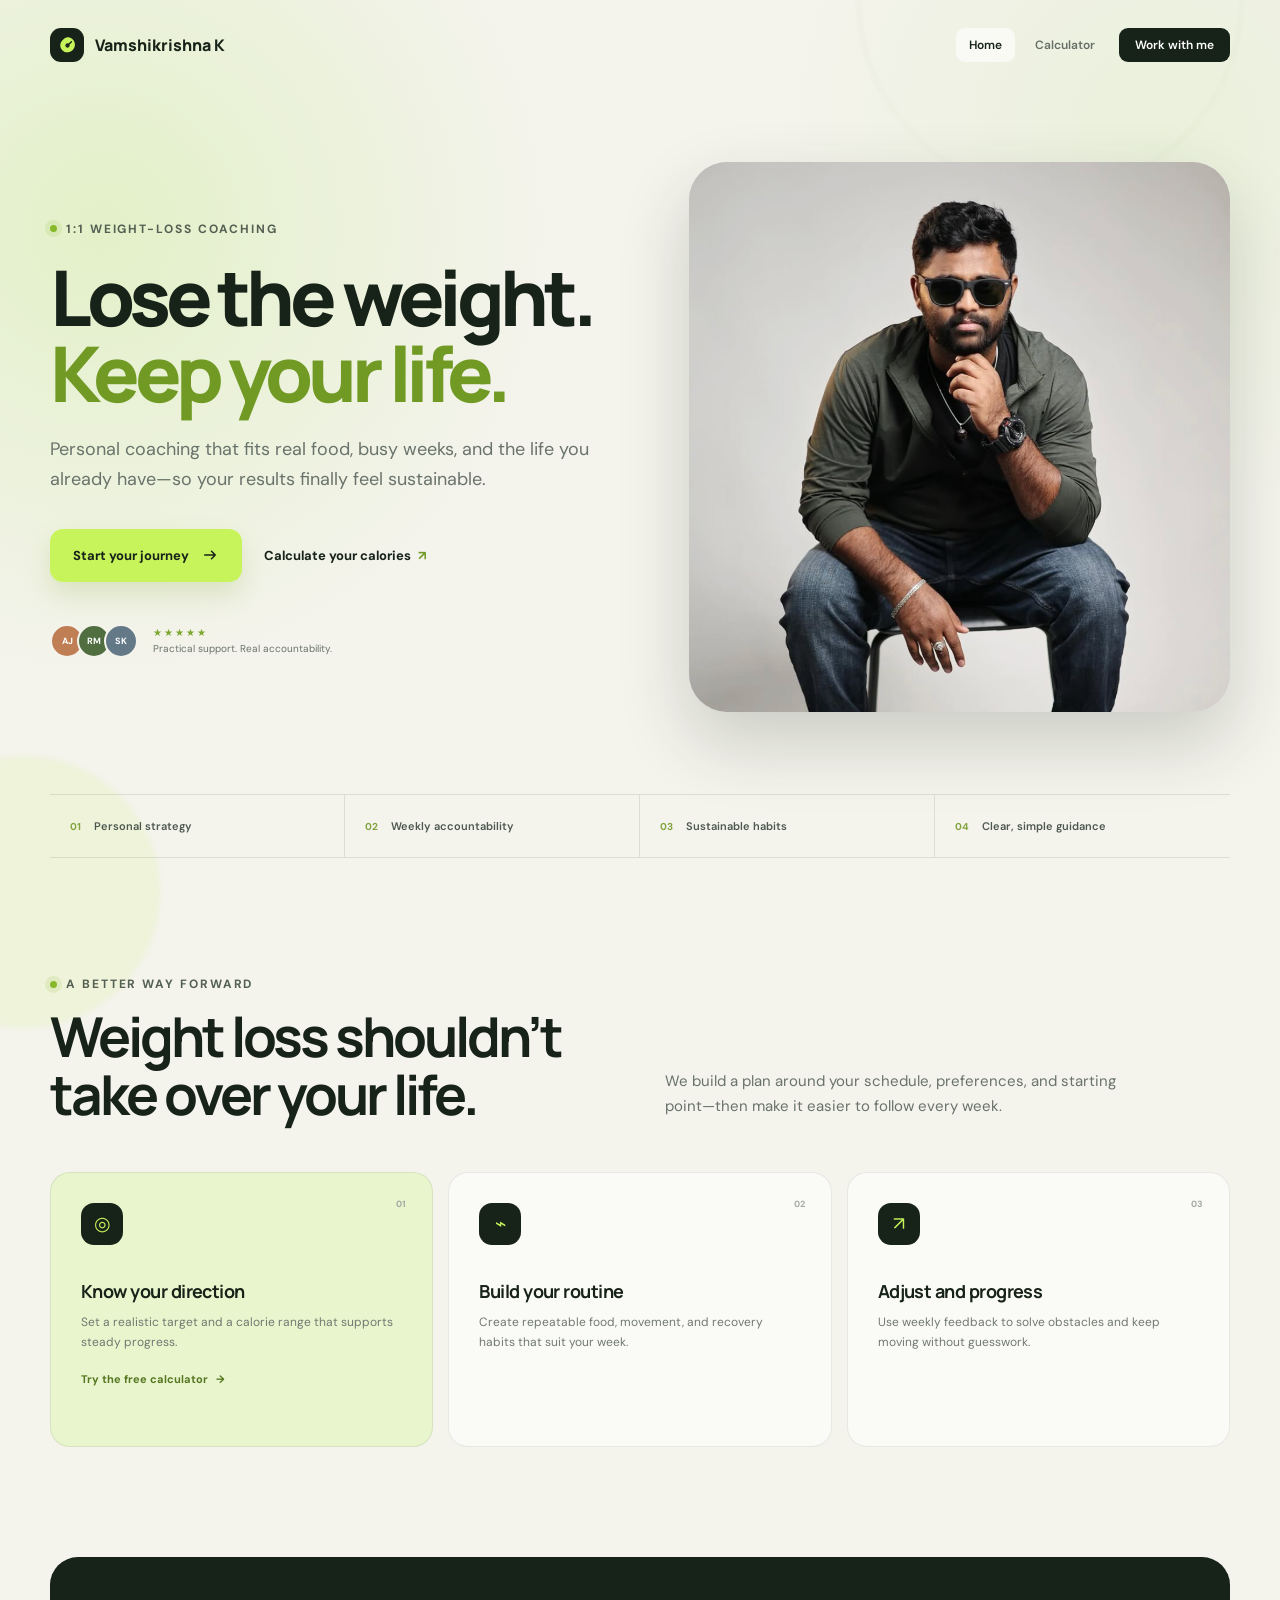
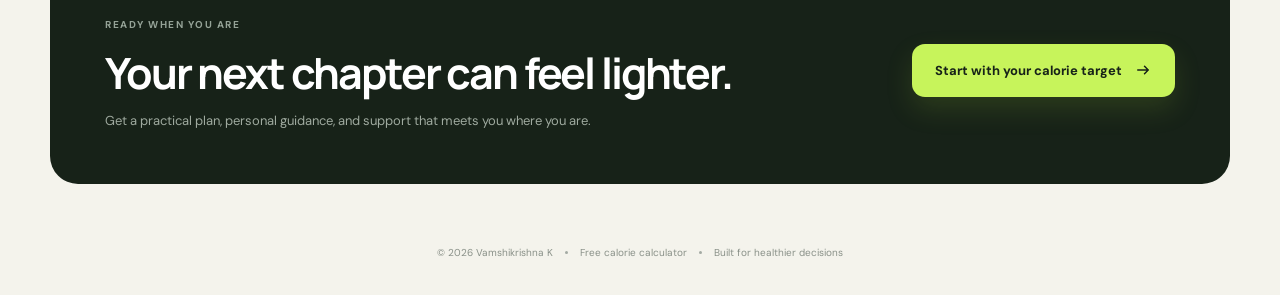
==== index.html @ dbcb4513 "1st version" ====
<!DOCTYPE html>
<html lang="en">
  <head>
    <meta charset="UTF-8" />
    <meta name="viewport" content="width=device-width, initial-scale=1.0" />
    <meta name="description" content="Personal weight-loss coaching with Vamshikrishna K. Build sustainable habits, eat with confidence, and lose weight without extreme diets." />
    <title>Vamshikrishna K | Sustainable Weight-Loss Coaching</title>
    <link rel="preconnect" href="https://fonts.googleapis.com" />
    <link rel="preconnect" href="https://fonts.gstatic.com" crossorigin />
    <link href="https://fonts.googleapis.com/css2?family=DM+Sans:wght@400;500;600;700&family=Manrope:wght@700;800&display=swap" rel="stylesheet" />
    <link rel="stylesheet" href="styles.css" />
  </head>
  <body class="home-page">
    <div class="ambient ambient-one" aria-hidden="true"></div>
    <div class="ambient ambient-two" aria-hidden="true"></div>

    <main class="page-shell">
      <header class="site-header">
        <a class="brand" href="index.html" aria-label="Vamshikrishna K home">
          <span class="brand-mark" aria-hidden="true">
            <svg viewBox="0 0 32 32" role="img">
              <path d="M16 4.5c5.1 0 9.5 3.8 10.2 8.8.8 5.3-2.5 10.5-7.6 11.9-4.4 1.2-9.2-.7-11.4-4.7-2.3-4.2-1.2-9.5 2.5-12.5A10 10 0 0 1 16 4.5Z" />
              <path class="needle" d="m16 16 5.5-5.2" />
              <circle class="needle" cx="16" cy="16" r="2" />
            </svg>
          </span>
          <span>Vamshikrishna K</span>
        </a>
        <nav class="main-nav" aria-label="Main navigation">
          <a class="active" href="index.html" aria-current="page">Home</a>
          <a href="calculator.html">Calculator</a>
          <a class="nav-cta" href="#coaching">Work with me</a>
        </nav>
      </header>

      <section class="coach-hero">
        <div class="coach-hero-copy">
          <div class="eyebrow"><span></span> 1:1 weight-loss coaching</div>
          <h1>Lose the weight.<br /><em>Keep your life.</em></h1>
          <p class="coach-lead">Personal coaching that fits real food, busy weeks, and the life you already have—so your results finally feel sustainable.</p>
          <div class="hero-actions">
            <a class="primary-link" href="#coaching">
              Start your journey
              <svg viewBox="0 0 24 24" aria-hidden="true"><path d="M5 12h14M14 7l5 5-5 5" /></svg>
            </a>
            <a class="text-link" href="calculator.html">Calculate your calories <span>↗</span></a>
          </div>
          <div class="trust-row">
            <div class="avatar-stack" aria-hidden="true"><span>AJ</span><span>RM</span><span>SK</span></div>
            <div>
              <div class="stars" aria-label="5 out of 5 stars">★★★★★</div>
              <p>Practical support. Real accountability.</p>
            </div>
          </div>
        </div>

        <div class="coach-visual coach-photo-wrap">
          <img
            class="coach-photo"
            src="vamshikrishna.png"
            alt="Vamshikrishna K, weight-loss coach"
          />
        </div>
      </section>

      <section class="proof-strip" aria-label="Coaching benefits">
        <div><strong>01</strong><span>Personal strategy</span></div>
        <div><strong>02</strong><span>Weekly accountability</span></div>
        <div><strong>03</strong><span>Sustainable habits</span></div>
        <div><strong>04</strong><span>Clear, simple guidance</span></div>
      </section>

      <section class="method-section" id="method">
        <div class="section-intro">
          <div class="eyebrow"><span></span> A better way forward</div>
          <h2>Weight loss shouldn’t<br />take over your life.</h2>
          <p>We build a plan around your schedule, preferences, and starting point—then make it easier to follow every week.</p>
        </div>
        <div class="method-grid">
          <article class="method-card featured-method">
            <span class="method-number">01</span><div class="method-icon">◎</div>
            <h3>Know your direction</h3>
            <p>Set a realistic target and a calorie range that supports steady progress.</p>
            <a href="calculator.html">Try the free calculator <span>→</span></a>
          </article>
          <article class="method-card">
            <span class="method-number">02</span><div class="method-icon">⌁</div>
            <h3>Build your routine</h3>
            <p>Create repeatable food, movement, and recovery habits that suit your week.</p>
          </article>
          <article class="method-card">
            <span class="method-number">03</span><div class="method-icon">↗</div>
            <h3>Adjust and progress</h3>
            <p>Use weekly feedback to solve obstacles and keep moving without guesswork.</p>
          </article>
        </div>
      </section>

      <section class="coaching-cta" id="coaching">
        <div>
          <span class="mini-label">Ready when you are</span>
          <h2>Your next chapter can feel lighter.</h2>
          <p>Get a practical plan, personal guidance, and support that meets you where you are.</p>
        </div>
        <a class="primary-link light-button" href="calculator.html">
          Start with your calorie target
          <svg viewBox="0 0 24 24" aria-hidden="true"><path d="M5 12h14M14 7l5 5-5 5" /></svg>
        </a>
      </section>

      <footer class="home-footer">
        <span>© 2026 Vamshikrishna K</span><span class="footer-dot"></span>
        <a href="calculator.html">Free calorie calculator</a><span class="footer-dot"></span>
        <span>Built for healthier decisions</span>
      </footer>
    </main>
  </body>
</html>
---- styles.css ----
:root {
  --ink: #172218;
  --muted: #69736b;
  --cream: #f4f3ec;
  --paper: #fffefa;
  --lime: #c7f45b;
  --lime-dark: #315b2e;
  --line: #dfe2d9;
  --blue: #def0ff;
  --blue-ink: #2f647c;
  --peach: #ffeadb;
  --peach-ink: #985631;
  --shadow: 0 28px 80px rgba(45, 55, 40, 0.13);
}

* {
  box-sizing: border-box;
}

html {
  scroll-behavior: smooth;
}

body {
  min-height: 100vh;
  margin: 0;
  overflow-x: hidden;
  color: var(--ink);
  background:
    radial-gradient(circle at 8% 10%, rgba(214, 239, 174, 0.55), transparent 26rem),
    radial-gradient(circle at 93% 93%, rgba(214, 232, 255, 0.62), transparent 28rem),
    var(--cream);
  font-family: "DM Sans", sans-serif;
  -webkit-font-smoothing: antialiased;
}

button,
input,
select {
  font: inherit;
}

.ambient {
  position: fixed;
  z-index: -1;
  border-radius: 999px;
  filter: blur(2px);
  pointer-events: none;
}

.ambient-one {
  width: 24rem;
  height: 24rem;
  top: -12rem;
  right: 3%;
  border: 1px solid rgba(49, 91, 46, 0.1);
}

.ambient-two {
  width: 17rem;
  height: 17rem;
  bottom: -8rem;
  left: -7rem;
  background: rgba(199, 244, 91, 0.12);
}

.page-shell {
  width: min(1180px, calc(100% - 40px));
  margin: 0 auto;
}

.site-header {
  display: flex;
  align-items: center;
  justify-content: space-between;
  padding: 28px 0;
}

.brand {
  display: inline-flex;
  gap: 11px;
  align-items: center;
  color: var(--ink);
  font-family: "Manrope", sans-serif;
  font-size: 16px;
  font-weight: 800;
  text-decoration: none;
}

.brand-mark {
  display: grid;
  width: 34px;
  height: 34px;
  place-items: center;
  border-radius: 11px;
  background: var(--ink);
}

.brand-mark svg {
  width: 23px;
  fill: var(--lime);
}

.brand-mark .needle {
  fill: none;
  stroke: var(--ink);
  stroke-linecap: round;
  stroke-width: 2;
}

.header-note {
  color: var(--muted);
  font-size: 13px;
}

.hero {
  max-width: 740px;
  margin: 58px auto 46px;
  text-align: center;
}

.eyebrow {
  display: inline-flex;
  gap: 9px;
  align-items: center;
  color: #536052;
  font-size: 12px;
  font-weight: 700;
  letter-spacing: 0.16em;
  text-transform: uppercase;
}

.eyebrow span {
  width: 7px;
  height: 7px;
  border-radius: 50%;
  background: #87b82a;
  box-shadow: 0 0 0 5px rgba(135, 184, 42, 0.13);
}

.hero h1 {
  margin: 18px 0 20px;
  font-family: "Manrope", sans-serif;
  font-size: clamp(46px, 6.2vw, 76px);
  font-weight: 800;
  letter-spacing: -0.065em;
  line-height: 0.98;
}

.hero h1 em {
  color: #719a25;
  font-style: normal;
}

.hero p {
  max-width: 560px;
  margin: 0 auto;
  color: var(--muted);
  font-size: 17px;
  line-height: 1.65;
}

.calculator {
  display: grid;
  width: 100%;
  max-width: 100%;
  grid-template-columns: 1fr 1fr;
  overflow: hidden;
  border: 1px solid rgba(26, 40, 29, 0.08);
  border-radius: 28px;
  background: var(--paper);
  box-shadow: var(--shadow);
}

.form-panel,
.results-panel {
  min-width: 0;
  padding: 42px;
}

.results-panel {
  position: relative;
  background: #1e2b20;
  color: white;
}

.results-panel::after {
  position: absolute;
  width: 300px;
  height: 300px;
  right: -130px;
  bottom: -170px;
  border: 1px solid rgba(199, 244, 91, 0.18);
  border-radius: 50%;
  content: "";
}

.panel-heading {
  display: flex;
  align-items: flex-start;
  justify-content: space-between;
  margin-bottom: 34px;
}

.step-label {
  color: #7d877e;
  font-size: 11px;
  font-weight: 700;
  letter-spacing: 0.14em;
  text-transform: uppercase;
}

.panel-heading h2 {
  margin: 7px 0 0;
  font-family: "Manrope", sans-serif;
  font-size: 21px;
  letter-spacing: -0.03em;
}

.step-count {
  display: grid;
  width: 32px;
  height: 32px;
  place-items: center;
  border: 1px solid var(--line);
  border-radius: 50%;
  color: #7c867e;
  font-size: 10px;
  font-weight: 700;
}

.results-heading .step-label {
  color: #8f9c90;
}

.results-heading .step-count {
  border-color: rgba(255, 255, 255, 0.17);
  color: #aab5ab;
}

.field-group {
  margin: 0 0 25px;
  padding: 0;
  border: 0;
}

.field-group legend,
.input-wrap > span:first-child {
  display: block;
  margin-bottom: 9px;
  color: #485149;
  font-size: 12px;
  font-weight: 700;
}

.segmented-control {
  display: grid;
  grid-template-columns: 1fr 1fr;
  gap: 5px;
  padding: 5px;
  border: 1px solid var(--line);
  border-radius: 13px;
  background: #f2f3ed;
}

.segmented-control input {
  position: absolute;
  opacity: 0;
  pointer-events: none;
}

.segmented-control label {
  padding: 11px;
  border-radius: 9px;
  color: #667068;
  cursor: pointer;
  font-size: 13px;
  font-weight: 600;
  text-align: center;
  transition: 180ms ease;
}

.segmented-control label span {
  margin-right: 5px;
  font-size: 16px;
}

.segmented-control input:checked + label {
  color: var(--ink);
  background: white;
  box-shadow: 0 3px 12px rgba(49, 61, 50, 0.09);
}

.segmented-control input:focus-visible + label {
  outline: 3px solid rgba(113, 154, 37, 0.32);
}

.input-grid {
  display: grid;
  grid-template-columns: 1fr 1fr;
  gap: 20px 16px;
}

.input-wrap {
  min-width: 0;
}

.input-shell,
.select-shell {
  position: relative;
  display: flex;
  align-items: center;
}

.input-shell input,
.select-shell select {
  width: 100%;
  height: 50px;
  border: 1px solid var(--line);
  border-radius: 12px;
  outline: none;
  color: var(--ink);
  background: white;
  font-size: 14px;
  font-weight: 600;
  transition: border-color 160ms ease, box-shadow 160ms ease;
}

.input-shell input {
  padding: 0 60px 0 15px;
}

.select-shell select {
  padding: 0 40px 0 15px;
  appearance: none;
}

.input-shell input:focus,
.select-shell select:focus {
  border-color: #88ad42;
  box-shadow: 0 0 0 4px rgba(136, 173, 66, 0.12);
}

.input-shell input.invalid {
  border-color: #d56c5b;
  box-shadow: 0 0 0 4px rgba(213, 108, 91, 0.1);
}

.input-shell small {
  position: absolute;
  right: 15px;
  color: #858e86;
  font-size: 11px;
  pointer-events: none;
}

.select-shell svg {
  position: absolute;
  right: 14px;
  width: 17px;
  fill: none;
  stroke: #768078;
  stroke-linecap: round;
  stroke-linejoin: round;
  stroke-width: 1.8;
  pointer-events: none;
}

.error {
  display: block;
  min-height: 14px;
  padding: 4px 2px 0;
  color: #b84e3d;
  font-size: 10px;
}

.activity-hint {
  min-height: 34px;
  margin: 0 0 17px;
  padding: 0 2px;
  color: #7b847d;
  font-size: 11px;
  line-height: 1.45;
}

.calculate-button {
  display: flex;
  width: 100%;
  height: 54px;
  align-items: center;
  justify-content: center;
  gap: 12px;
  border: 0;
  border-radius: 13px;
  color: #172218;
  background: var(--lime);
  box-shadow: 0 10px 24px rgba(124, 161, 45, 0.2);
  cursor: pointer;
  font-size: 14px;
  font-weight: 700;
  transition: transform 160ms ease, background 160ms ease, box-shadow 160ms ease;
}

.calculate-button:hover {
  transform: translateY(-2px);
  background: #d3fa75;
  box-shadow: 0 14px 28px rgba(124, 161, 45, 0.25);
}

.calculate-button:active {
  transform: translateY(0);
}

.calculate-button svg {
  width: 18px;
  fill: none;
  stroke: currentColor;
  stroke-linecap: round;
  stroke-linejoin: round;
  stroke-width: 2;
}

.primary-result {
  display: flex;
  align-items: center;
  gap: 18px;
  margin-bottom: 18px;
  padding: 23px;
  border: 1px solid rgba(199, 244, 91, 0.23);
  border-radius: 18px;
  background: rgba(199, 244, 91, 0.1);
}

.result-icon {
  display: grid;
  width: 48px;
  height: 48px;
  flex: 0 0 auto;
  place-items: center;
  border-radius: 15px;
  background: var(--lime);
}

.result-icon svg {
  width: 28px;
  fill: none;
  stroke: #1e2b20;
  stroke-linecap: round;
  stroke-linejoin: round;
  stroke-width: 1.8;
}

.primary-copy > span,
.goal-card > div > span {
  color: #bec8bf;
  font-size: 11px;
  font-weight: 600;
}

.primary-copy strong {
  display: block;
  margin: 2px 0;
  font-family: "Manrope", sans-serif;
  font-size: 35px;
  letter-spacing: -0.05em;
  line-height: 1.15;
}

.primary-copy strong small,
.goal-card strong small {
  color: #9da99e;
  font-family: "DM Sans", sans-serif;
  font-size: 11px;
  font-weight: 500;
  letter-spacing: 0;
}

.primary-copy p,
.goal-card p {
  margin: 0;
  color: #8f9a90;
  font-size: 10px;
}

.goal-grid {
  display: grid;
  grid-template-columns: 1fr 1fr;
  gap: 13px;
}

.goal-card {
  display: flex;
  min-width: 0;
  align-items: center;
  gap: 12px;
  padding: 17px;
  border-radius: 16px;
  color: var(--ink);
}

.lose-card {
  background: var(--blue);
}

.gain-card {
  background: var(--peach);
}

.goal-icon {
  display: grid;
  width: 30px;
  height: 30px;
  flex: 0 0 auto;
  place-items: center;
  border-radius: 50%;
  font-size: 17px;
  font-weight: 700;
}

.lose-card .goal-icon {
  color: var(--blue-ink);
  background: rgba(75, 135, 161, 0.15);
}

.gain-card .goal-icon {
  color: var(--peach-ink);
  background: rgba(152, 86, 49, 0.13);
}

.goal-card > div > span {
  color: #56625b;
}

.goal-card strong {
  display: block;
  margin: 2px 0 3px;
  font-family: "Manrope", sans-serif;
  font-size: 22px;
  letter-spacing: -0.04em;
  white-space: nowrap;
}

.goal-card strong small,
.goal-card p {
  color: #6f7972;
}

.result-meta {
  display: grid;
  grid-template-columns: 1fr auto 1fr;
  align-items: center;
  margin-top: 24px;
  padding: 18px 4px;
  border-top: 1px solid rgba(255, 255, 255, 0.1);
  border-bottom: 1px solid rgba(255, 255, 255, 0.1);
}

.result-meta div {
  text-align: center;
}

.result-meta span {
  display: block;
  margin-bottom: 3px;
  color: #89948a;
  font-size: 10px;
}

.result-meta strong {
  color: #eef3ee;
  font-size: 12px;
}

.meta-divider {
  width: 1px;
  height: 28px;
  margin: 0 18px;
  background: rgba(255, 255, 255, 0.1);
}

.disclaimer {
  position: relative;
  z-index: 1;
  display: flex;
  gap: 8px;
  align-items: flex-start;
  margin: 17px 0 0;
  color: #818d82;
  font-size: 10px;
  line-height: 1.5;
}

.disclaimer svg {
  width: 15px;
  flex: 0 0 auto;
  fill: none;
  stroke: currentColor;
  stroke-linecap: round;
  stroke-width: 1.4;
}

.results-panel.is-updated .primary-result,
.results-panel.is-updated .goal-card {
  animation: result-pop 420ms ease both;
}

.results-panel.is-updated .goal-card:nth-child(1) {
  animation-delay: 50ms;
}

.results-panel.is-updated .goal-card:nth-child(2) {
  animation-delay: 100ms;
}

@keyframes result-pop {
  0% { transform: translateY(6px); opacity: 0.55; }
  100% { transform: translateY(0); opacity: 1; }
}

footer {
  display: flex;
  align-items: center;
  justify-content: center;
  gap: 12px;
  padding: 27px 0 36px;
  color: #899088;
  font-size: 10px;
}

.footer-dot {
  width: 3px;
  height: 3px;
  border-radius: 50%;
  background: #a3aaa3;
}

/* Shared navigation */
.main-nav {
  display: flex;
  align-items: center;
  gap: 7px;
}

.main-nav a {
  padding: 9px 13px;
  border-radius: 9px;
  color: #667068;
  font-size: 12px;
  font-weight: 600;
  text-decoration: none;
  transition: color 160ms ease, background 160ms ease;
}

.main-nav a:hover,
.main-nav a.active {
  color: var(--ink);
  background: rgba(255, 255, 255, 0.62);
}

.main-nav .nav-cta {
  margin-left: 4px;
  padding-inline: 16px;
  color: white;
  background: var(--ink);
}

.main-nav .nav-cta:hover {
  color: var(--ink);
  background: var(--lime);
}

/* Coaching homepage */
.home-page {
  background:
    radial-gradient(circle at 8% 12%, rgba(214, 239, 174, 0.58), transparent 28rem),
    radial-gradient(circle at 91% 7%, rgba(232, 240, 215, 0.8), transparent 24rem),
    var(--cream);
}

.coach-hero {
  display: grid;
  grid-template-columns: 1.02fr 0.98fr;
  gap: clamp(38px, 6vw, 88px);
  align-items: center;
  min-height: 650px;
  padding: 72px 0 82px;
}

.coach-hero-copy h1 {
  margin: 22px 0 24px;
  font-family: "Manrope", sans-serif;
  font-size: clamp(52px, 6vw, 82px);
  font-weight: 800;
  letter-spacing: -0.067em;
  line-height: 0.98;
}

.coach-hero-copy h1 em {
  color: #719a25;
  font-style: normal;
}

.coach-lead {
  max-width: 545px;
  margin: 0;
  color: var(--muted);
  font-size: 18px;
  line-height: 1.7;
}

.hero-actions {
  display: flex;
  flex-wrap: wrap;
  gap: 22px;
  align-items: center;
  margin-top: 34px;
}

.primary-link {
  display: inline-flex;
  min-height: 53px;
  align-items: center;
  justify-content: center;
  gap: 12px;
  padding: 0 23px;
  border-radius: 13px;
  color: var(--ink);
  background: var(--lime);
  box-shadow: 0 12px 27px rgba(124, 161, 45, 0.2);
  font-size: 13px;
  font-weight: 700;
  text-decoration: none;
  transition: transform 160ms ease, box-shadow 160ms ease;
}

.primary-link:hover {
  transform: translateY(-2px);
  box-shadow: 0 16px 30px rgba(124, 161, 45, 0.27);
}

.primary-link svg {
  width: 18px;
  fill: none;
  stroke: currentColor;
  stroke-linecap: round;
  stroke-linejoin: round;
  stroke-width: 2;
}

.text-link {
  color: var(--ink);
  font-size: 13px;
  font-weight: 700;
  text-decoration: none;
}

.text-link span {
  margin-left: 4px;
  color: #719a25;
}

.trust-row {
  display: flex;
  gap: 15px;
  align-items: center;
  margin-top: 42px;
}

.avatar-stack {
  display: flex;
}

.avatar-stack span {
  display: grid;
  width: 34px;
  height: 34px;
  place-items: center;
  margin-left: -7px;
  border: 2px solid var(--cream);
  border-radius: 50%;
  color: white;
  background: #506e40;
  font-size: 9px;
  font-weight: 700;
}

.avatar-stack span:first-child {
  margin-left: 0;
  background: #c07e55;
}

.avatar-stack span:last-child {
  background: #647988;
}

.stars {
  color: #7ca62d;
  font-size: 10px;
  letter-spacing: 2px;
}

.trust-row p {
  margin: 3px 0 0;
  color: #69736b;
  font-size: 10px;
}

.coach-visual {
  position: relative;
  min-height: 500px;
  overflow: hidden;
  border-radius: 38px;
  background:
    linear-gradient(145deg, rgba(255, 255, 255, 0.08), transparent 45%),
    #1e2b20;
  box-shadow: 0 30px 70px rgba(39, 55, 39, 0.2);
  isolation: isolate;
}

.coach-photo-wrap {
  background: #d9d8d4;
}

.coach-photo-wrap::before {
  display: none;
}

.coach-photo {
  display: block;
  width: 100%;
  height: 100%;
  object-fit: cover;
  object-position: center center;
}

.coach-visual::before {
  position: absolute;
  inset: 0;
  z-index: -1;
  opacity: 0.32;
  background-image: radial-gradient(rgba(199, 244, 91, 0.2) 1px, transparent 1px);
  background-size: 24px 24px;
  content: "";
}

.visual-orbit {
  position: absolute;
  z-index: -1;
  border: 1px solid rgba(199, 244, 91, 0.2);
  border-radius: 50%;
}

.orbit-one {
  width: 360px;
  height: 360px;
  top: -140px;
  right: -110px;
}

.orbit-two {
  width: 230px;
  height: 230px;
  bottom: -110px;
  left: -70px;
}

.coach-card-main {
  position: absolute;
  top: 93px;
  right: 58px;
  left: 58px;
  padding: 38px;
  border: 1px solid rgba(255, 255, 255, 0.12);
  border-radius: 24px;
  background: rgba(255, 255, 255, 0.07);
  box-shadow: 0 20px 40px rgba(0, 0, 0, 0.13);
  backdrop-filter: blur(16px);
}

.mini-label {
  color: #95a397;
  font-size: 10px;
  font-weight: 700;
  letter-spacing: 0.15em;
  text-transform: uppercase;
}

.coach-card-main > strong {
  display: block;
  margin: 12px 0 15px;
  color: white;
  font-family: "Manrope", sans-serif;
  font-size: clamp(35px, 4vw, 50px);
  letter-spacing: -0.055em;
  line-height: 1.02;
}

.coach-card-main > p {
  max-width: 330px;
  margin: 0;
  color: #aeb9af;
  font-size: 12px;
  line-height: 1.65;
}

.progress-steps {
  display: grid;
  grid-template-columns: repeat(4, 1fr);
  gap: 6px;
  margin-top: 27px;
}

.progress-steps span {
  height: 4px;
  border-radius: 4px;
  background: rgba(255, 255, 255, 0.15);
}

.progress-steps .complete {
  background: var(--lime);
}

.floating-card {
  position: absolute;
  z-index: 2;
  display: flex;
  gap: 10px;
  align-items: center;
  padding: 12px 15px;
  border-radius: 14px;
  background: var(--paper);
  box-shadow: 0 16px 35px rgba(7, 20, 9, 0.24);
}

.floating-card strong,
.floating-card small {
  display: block;
}

.floating-card strong {
  font-size: 11px;
}

.floating-card small {
  margin-top: 2px;
  color: #849086;
  font-size: 8px;
}

.habit-card {
  top: 52px;
  left: 25px;
  transform: rotate(-4deg);
}

.float-icon {
  display: grid;
  width: 27px;
  height: 27px;
  place-items: center;
  border-radius: 9px;
  background: var(--lime);
  font-weight: 800;
}

.balance-card {
  right: 24px;
  bottom: 52px;
  transform: rotate(3deg);
}

.balance-ring {
  display: grid;
  width: 30px;
  height: 30px;
  place-items: center;
  border: 5px solid #dce6d2;
  border-top-color: #83ad32;
  border-radius: 50%;
}

.balance-ring i {
  width: 5px;
  height: 5px;
  border-radius: 50%;
  background: var(--ink);
}

.visual-caption {
  position: absolute;
  bottom: 25px;
  left: 31px;
  color: #8e9b90;
  font-size: 9px;
}

.visual-caption strong {
  color: #cbd5cc;
}

.proof-strip {
  display: grid;
  grid-template-columns: repeat(4, 1fr);
  border-top: 1px solid rgba(49, 65, 51, 0.12);
  border-bottom: 1px solid rgba(49, 65, 51, 0.12);
}

.proof-strip div {
  display: flex;
  gap: 13px;
  align-items: center;
  padding: 24px 20px;
  border-right: 1px solid rgba(49, 65, 51, 0.12);
}

.proof-strip div:last-child {
  border-right: 0;
}

.proof-strip strong {
  color: #81a43e;
  font-size: 10px;
}

.proof-strip span {
  color: #4d584f;
  font-size: 11px;
  font-weight: 600;
}

.method-section {
  padding: 118px 0 110px;
}

.section-intro {
  display: grid;
  grid-template-columns: 1fr 1fr;
  column-gap: 50px;
  align-items: end;
  margin-bottom: 48px;
}

.section-intro .eyebrow {
  grid-column: 1 / -1;
  margin-bottom: 16px;
}

.section-intro h2 {
  margin: 0;
  font-family: "Manrope", sans-serif;
  font-size: clamp(35px, 4.4vw, 55px);
  letter-spacing: -0.055em;
  line-height: 1.05;
}

.section-intro > p {
  max-width: 470px;
  margin: 0 0 4px;
  color: var(--muted);
  font-size: 15px;
  line-height: 1.7;
}

.method-grid {
  display: grid;
  grid-template-columns: repeat(3, 1fr);
  gap: 15px;
}

.method-card {
  position: relative;
  min-height: 275px;
  padding: 30px;
  border: 1px solid rgba(33, 48, 35, 0.09);
  border-radius: 20px;
  background: rgba(255, 255, 255, 0.58);
}

.featured-method {
  background: #e8f5cd;
}

.method-number {
  position: absolute;
  top: 25px;
  right: 26px;
  color: #a1aaa2;
  font-size: 9px;
  font-weight: 700;
}

.method-icon {
  display: grid;
  width: 42px;
  height: 42px;
  place-items: center;
  border-radius: 13px;
  color: var(--lime);
  background: var(--ink);
  font-size: 19px;
}

.method-card h3 {
  margin: 34px 0 10px;
  font-family: "Manrope", sans-serif;
  font-size: 18px;
  letter-spacing: -0.03em;
}

.method-card p {
  margin: 0;
  color: #707971;
  font-size: 12px;
  line-height: 1.65;
}

.method-card a {
  display: inline-block;
  margin-top: 20px;
  color: #557620;
  font-size: 11px;
  font-weight: 700;
  text-decoration: none;
}

.method-card a span {
  margin-left: 5px;
}

.coaching-cta {
  display: flex;
  align-items: center;
  justify-content: space-between;
  gap: 35px;
  margin-bottom: 35px;
  padding: 55px;
  overflow: hidden;
  border-radius: 28px;
  color: white;
  background: var(--ink);
}

.coaching-cta h2 {
  margin: 10px 0 10px;
  font-family: "Manrope", sans-serif;
  font-size: clamp(28px, 4vw, 43px);
  letter-spacing: -0.05em;
}

.coaching-cta p {
  max-width: 570px;
  margin: 0;
  color: #9faa9f;
  font-size: 13px;
}

.light-button {
  flex: 0 0 auto;
}

.home-footer a {
  color: inherit;
  text-decoration: none;
}

@media (max-width: 860px) {
  .hero {
    margin-top: 38px;
  }

  .calculator {
    grid-template-columns: 1fr;
    max-width: 620px;
    margin: 0 auto;
  }

  .coach-hero {
    grid-template-columns: 1fr;
    padding-top: 55px;
  }

  .coach-hero-copy {
    max-width: 680px;
  }

  .coach-visual {
    min-height: 480px;
  }

  .proof-strip {
    grid-template-columns: 1fr 1fr;
  }

  .proof-strip div:nth-child(2) {
    border-right: 0;
  }

  .proof-strip div:nth-child(-n + 2) {
    border-bottom: 1px solid rgba(49, 65, 51, 0.12);
  }

  .section-intro {
    grid-template-columns: 1fr;
    gap: 20px;
  }

  .section-intro .eyebrow {
    grid-column: auto;
  }

  .method-grid {
    grid-template-columns: 1fr;
  }

  .method-card {
    min-height: auto;
  }

  .coaching-cta {
    align-items: flex-start;
    flex-direction: column;
  }
}

@media (max-width: 560px) {
  .page-shell {
    width: min(100% - 24px, 1180px);
  }

  .site-header {
    padding: 19px 2px;
  }

  .header-note {
    display: none;
  }

  .site-header {
    align-items: flex-start;
  }

  .brand > span:last-child {
    max-width: 95px;
    line-height: 1.1;
  }

  .main-nav {
    gap: 2px;
  }

  .main-nav a {
    padding: 9px 8px;
    font-size: 10px;
  }

  .main-nav .nav-cta {
    display: none;
  }

  .hero {
    margin: 38px auto 32px;
  }

  .hero h1 {
    font-size: clamp(38px, 11vw, 43px);
  }

  .hero p {
    font-size: 15px;
  }

  .form-panel,
  .results-panel {
    padding: 29px 22px;
  }

  .input-grid,
  .goal-grid {
    grid-template-columns: 1fr;
  }

  .activity-hint {
    min-height: auto;
    margin-top: -3px;
  }

  footer {
    flex-wrap: wrap;
  }

  .coach-hero {
    min-height: auto;
    padding: 50px 0 65px;
  }

  .coach-hero-copy h1 {
    font-size: clamp(43px, 13vw, 58px);
  }

  .coach-lead {
    font-size: 15px;
  }

  .hero-actions {
    align-items: stretch;
    flex-direction: column;
  }

  .text-link {
    text-align: center;
  }

  .coach-visual {
    min-height: 430px;
    border-radius: 26px;
  }

  .coach-card-main {
    top: 83px;
    right: 20px;
    left: 20px;
    padding: 28px;
  }

  .habit-card {
    top: 31px;
    left: 11px;
  }

  .balance-card {
    right: 10px;
    bottom: 40px;
  }

  .proof-strip {
    grid-template-columns: 1fr;
  }

  .proof-strip div {
    border-right: 0;
    border-bottom: 1px solid rgba(49, 65, 51, 0.12);
  }

  .proof-strip div:last-child {
    border-bottom: 0;
  }

  .method-section {
    padding: 85px 0 80px;
  }

  .coaching-cta {
    padding: 35px 27px;
  }

  .light-button {
    width: 100%;
  }
}

@media (prefers-reduced-motion: reduce) {
  *,
  *::before,
  *::after {
    scroll-behavior: auto !important;
    animation-duration: 0.01ms !important;
    animation-iteration-count: 1 !important;
    transition-duration: 0.01ms !important;
  }
}
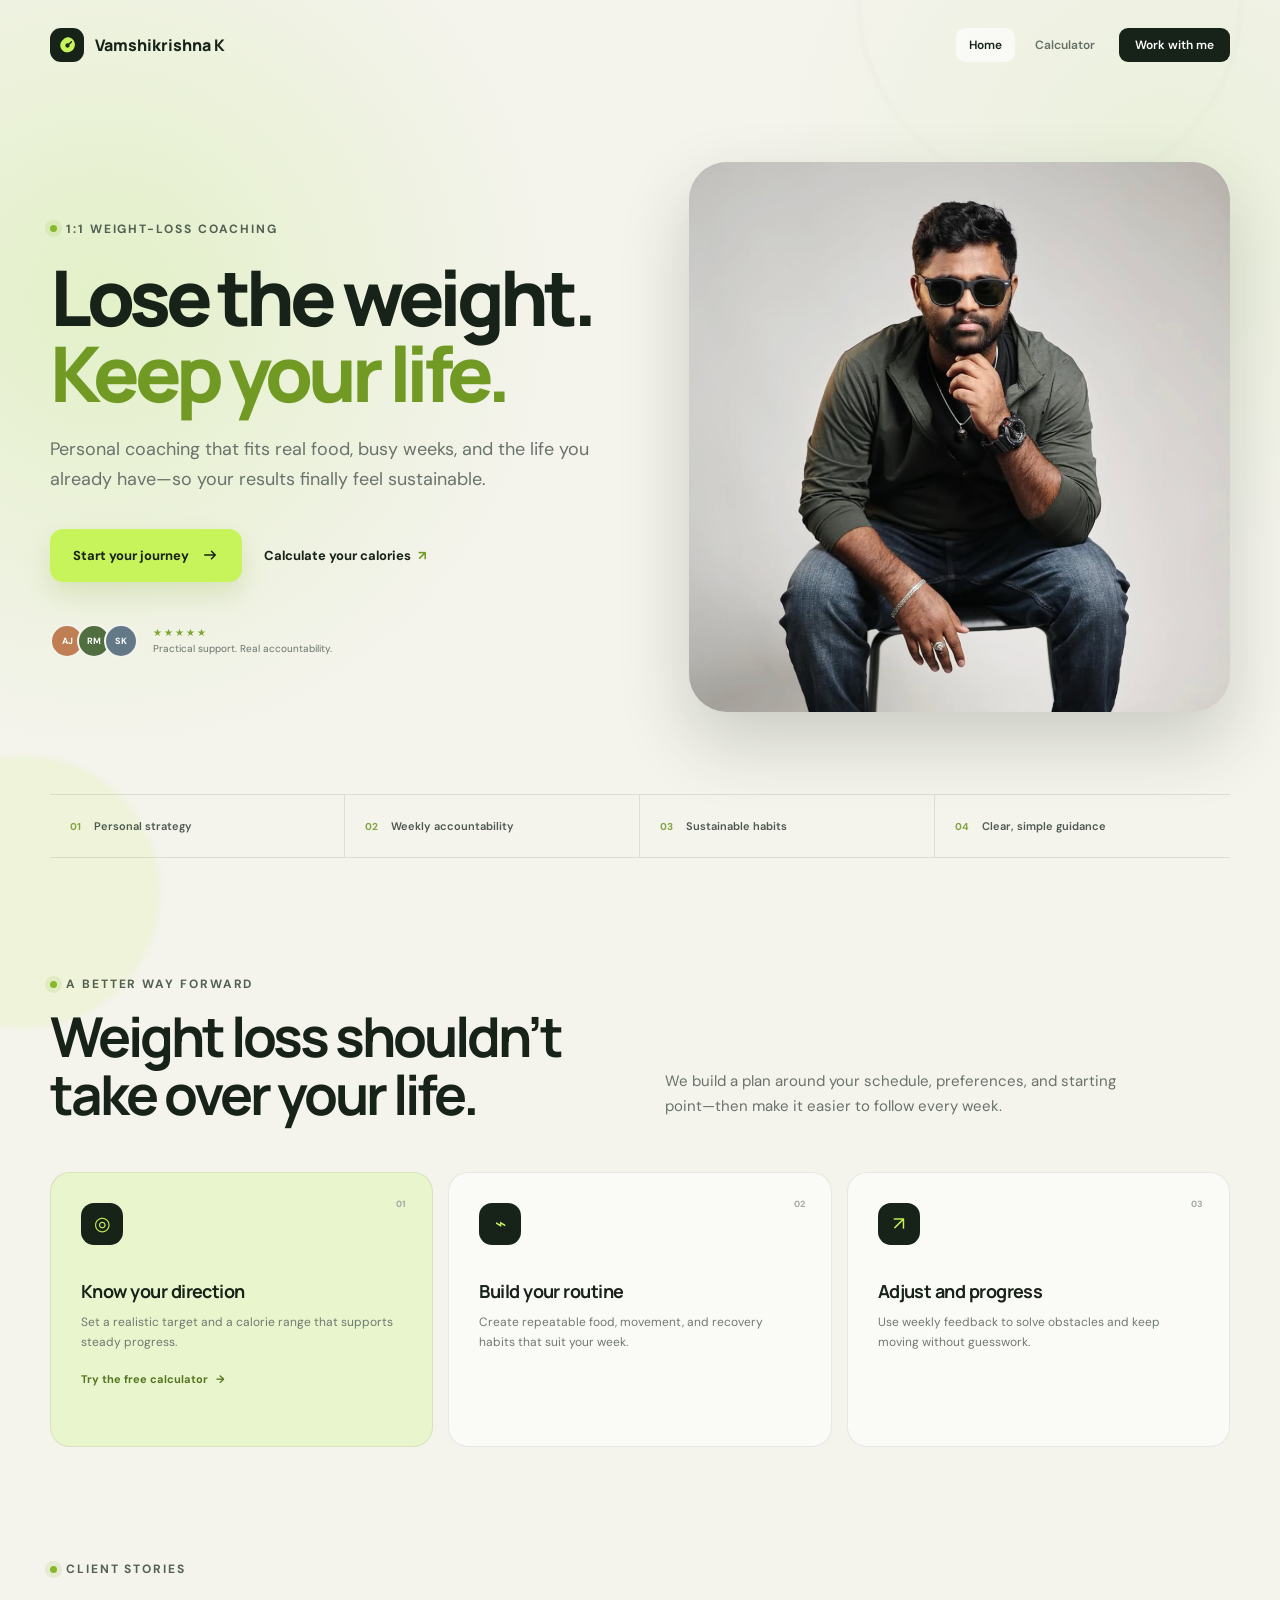
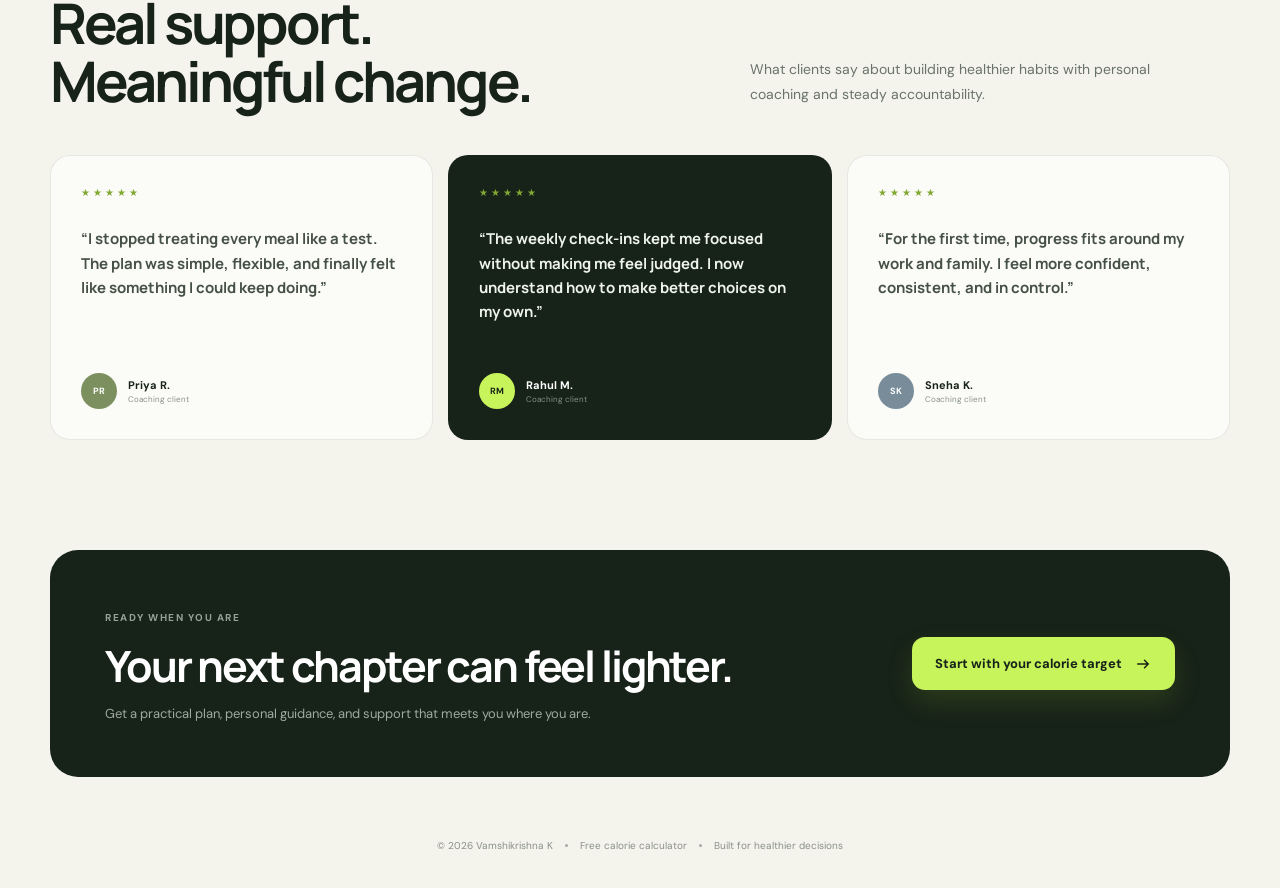
==== commit eee7ba92: "customer testimonials" ====
--- a/index.html
+++ b/index.html
@@ -96,6 +96,45 @@
         </div>
       </section>
 
+      <section class="testimonials-section" aria-labelledby="testimonials-title">
+        <div class="testimonials-heading">
+          <div>
+            <div class="eyebrow"><span></span> Client stories</div>
+            <h2 id="testimonials-title">Real support.<br />Meaningful change.</h2>
+          </div>
+          <p>What clients say about building healthier habits with personal coaching and steady accountability.</p>
+        </div>
+
+        <div class="testimonials-grid">
+          <article class="testimonial-card">
+            <div class="testimonial-stars" aria-label="5 out of 5 stars">★★★★★</div>
+            <blockquote>“I stopped treating every meal like a test. The plan was simple, flexible, and finally felt like something I could keep doing.”</blockquote>
+            <div class="testimonial-person">
+              <span class="testimonial-avatar">PR</span>
+              <div><strong>Priya R.</strong><small>Coaching client</small></div>
+            </div>
+          </article>
+
+          <article class="testimonial-card featured-testimonial">
+            <div class="testimonial-stars" aria-label="5 out of 5 stars">★★★★★</div>
+            <blockquote>“The weekly check-ins kept me focused without making me feel judged. I now understand how to make better choices on my own.”</blockquote>
+            <div class="testimonial-person">
+              <span class="testimonial-avatar">RM</span>
+              <div><strong>Rahul M.</strong><small>Coaching client</small></div>
+            </div>
+          </article>
+
+          <article class="testimonial-card">
+            <div class="testimonial-stars" aria-label="5 out of 5 stars">★★★★★</div>
+            <blockquote>“For the first time, progress fits around my work and family. I feel more confident, consistent, and in control.”</blockquote>
+            <div class="testimonial-person">
+              <span class="testimonial-avatar">SK</span>
+              <div><strong>Sneha K.</strong><small>Coaching client</small></div>
+            </div>
+          </article>
+        </div>
+      </section>
+
       <section class="coaching-cta" id="coaching">
         <div>
           <span class="mini-label">Ready when you are</span>
--- a/styles.css
+++ b/styles.css
@@ -1127,6 +1127,117 @@
   margin-left: 5px;
 }
 
+.testimonials-section {
+  padding: 0 0 110px;
+}
+
+.testimonials-heading {
+  display: grid;
+  grid-template-columns: 1.15fr 0.85fr;
+  gap: 50px;
+  align-items: end;
+  margin-bottom: 45px;
+}
+
+.testimonials-heading h2 {
+  margin: 16px 0 0;
+  font-family: "Manrope", sans-serif;
+  font-size: clamp(38px, 4.5vw, 56px);
+  letter-spacing: -0.055em;
+  line-height: 1.04;
+}
+
+.testimonials-heading > p {
+  max-width: 450px;
+  margin: 0 0 4px;
+  color: var(--muted);
+  font-size: 14px;
+  line-height: 1.75;
+}
+
+.testimonials-grid {
+  display: grid;
+  grid-template-columns: repeat(3, 1fr);
+  gap: 15px;
+}
+
+.testimonial-card {
+  display: flex;
+  min-height: 285px;
+  flex-direction: column;
+  padding: 30px;
+  border: 1px solid rgba(33, 48, 35, 0.09);
+  border-radius: 20px;
+  background: rgba(255, 255, 255, 0.62);
+}
+
+.featured-testimonial {
+  color: white;
+  background: var(--ink);
+}
+
+.testimonial-stars {
+  color: #80a832;
+  font-size: 10px;
+  letter-spacing: 3px;
+}
+
+.testimonial-card blockquote {
+  margin: 28px 0 35px;
+  color: #455047;
+  font-family: "Manrope", sans-serif;
+  font-size: 15px;
+  font-weight: 700;
+  line-height: 1.62;
+}
+
+.featured-testimonial blockquote {
+  color: #eef3ee;
+}
+
+.testimonial-person {
+  display: flex;
+  gap: 11px;
+  align-items: center;
+  margin-top: auto;
+}
+
+.testimonial-avatar {
+  display: grid;
+  width: 36px;
+  height: 36px;
+  place-items: center;
+  border-radius: 50%;
+  color: white;
+  background: #7c905f;
+  font-size: 9px;
+  font-weight: 700;
+}
+
+.testimonial-card:nth-child(2) .testimonial-avatar {
+  color: var(--ink);
+  background: var(--lime);
+}
+
+.testimonial-card:nth-child(3) .testimonial-avatar {
+  background: #788c99;
+}
+
+.testimonial-person strong,
+.testimonial-person small {
+  display: block;
+}
+
+.testimonial-person strong {
+  font-size: 11px;
+}
+
+.testimonial-person small {
+  margin-top: 2px;
+  color: #879188;
+  font-size: 8px;
+}
+
 .coaching-cta {
   display: flex;
   align-items: center;
@@ -1216,6 +1327,19 @@
     min-height: auto;
   }
 
+  .testimonials-heading {
+    grid-template-columns: 1fr;
+    gap: 20px;
+  }
+
+  .testimonials-grid {
+    grid-template-columns: 1fr;
+  }
+
+  .testimonial-card {
+    min-height: 235px;
+  }
+
   .coaching-cta {
     align-items: flex-start;
     flex-direction: column;
@@ -1347,6 +1471,10 @@
 
   .method-section {
     padding: 85px 0 80px;
+  }
+
+  .testimonials-section {
+    padding-bottom: 80px;
   }
 
   .coaching-cta {
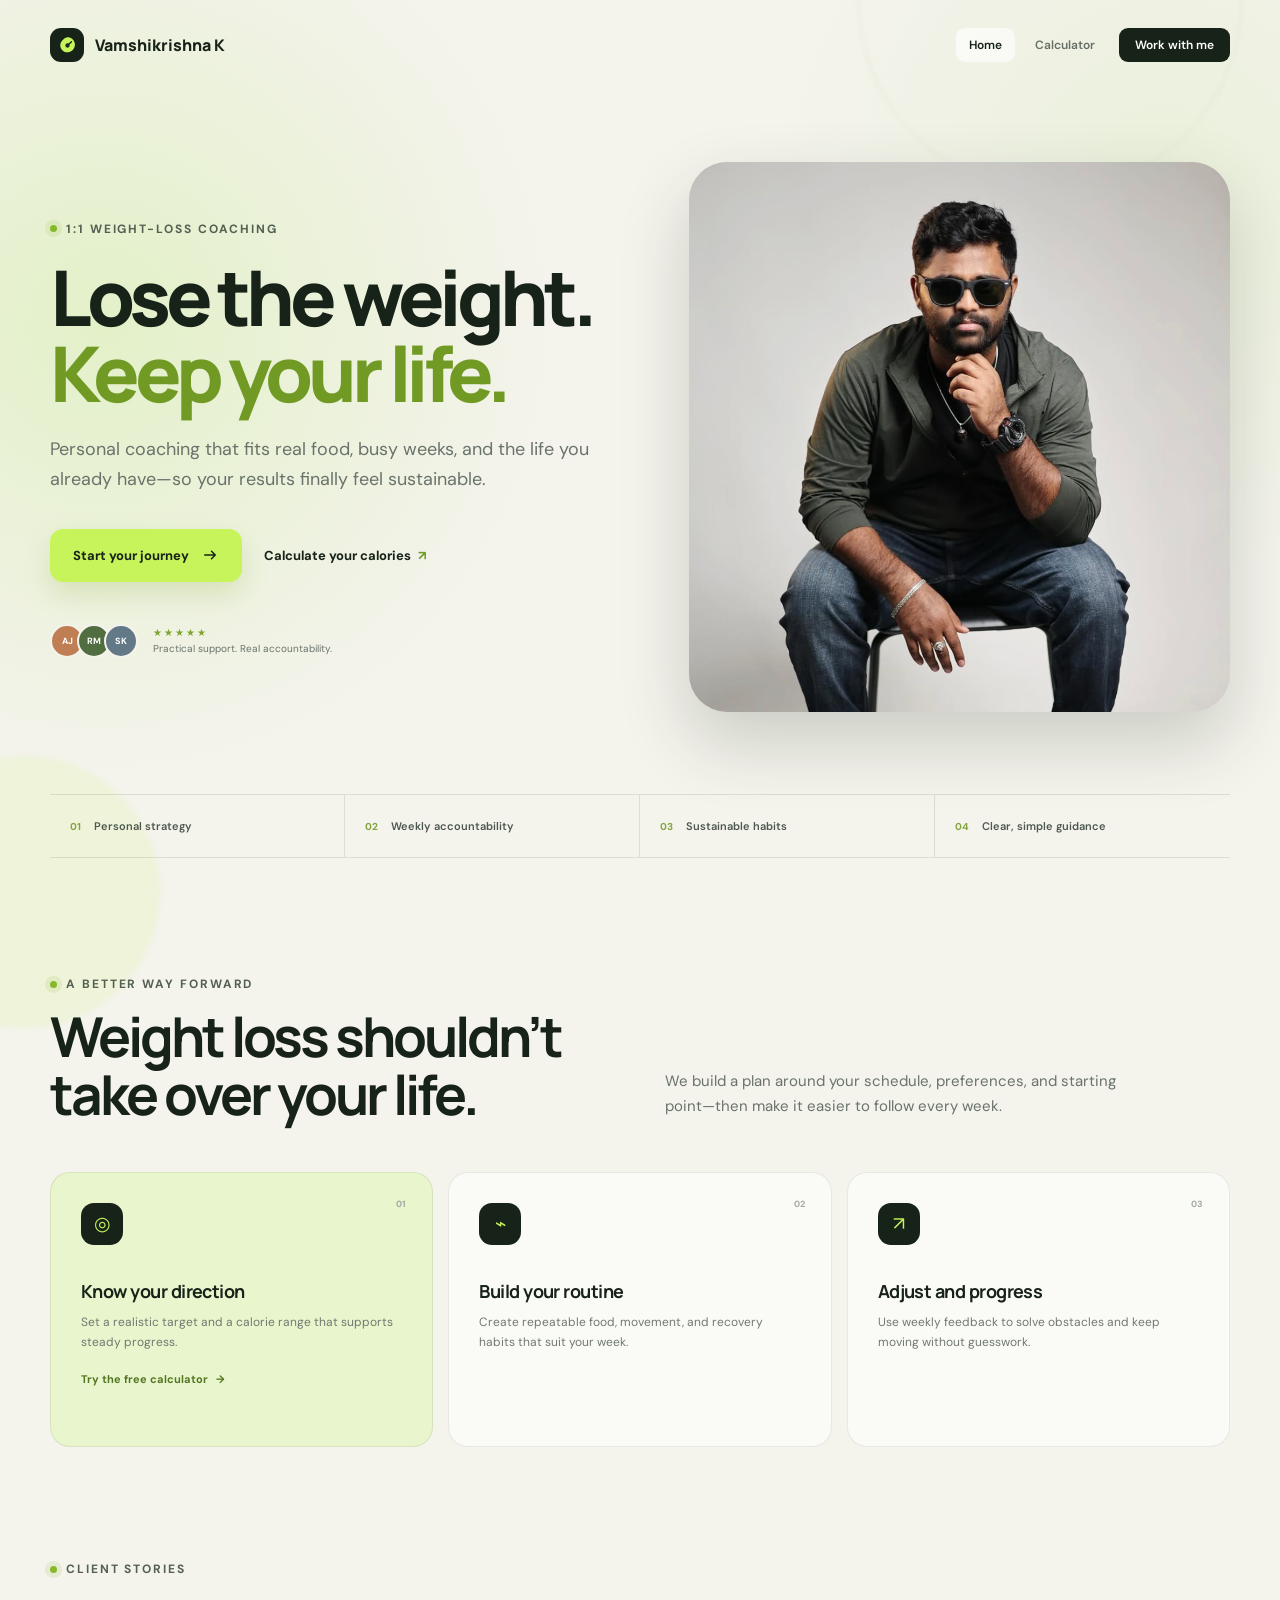
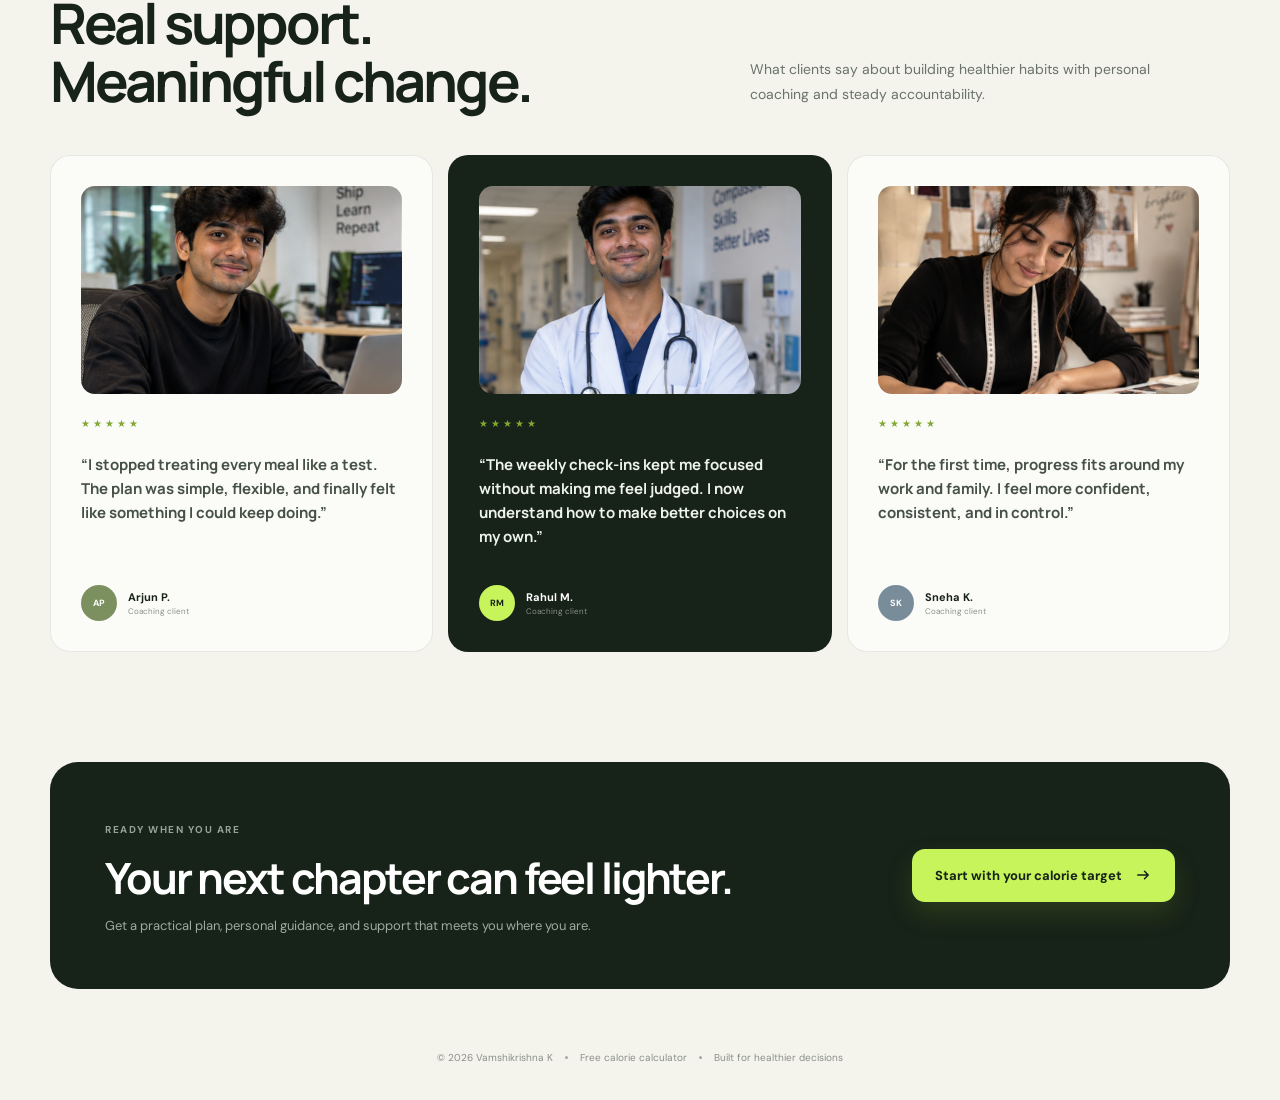
==== commit fb0cac2a: "testimonial with images" ====
--- a/index.html
+++ b/index.html
@@ -107,15 +107,17 @@
 
         <div class="testimonials-grid">
           <article class="testimonial-card">
+            <img class="testimonial-image" src="testimonials/Screenshot 2026-09-20 at 11.16.24 AM.png" alt="Portrait of a coaching client" />
             <div class="testimonial-stars" aria-label="5 out of 5 stars">★★★★★</div>
             <blockquote>“I stopped treating every meal like a test. The plan was simple, flexible, and finally felt like something I could keep doing.”</blockquote>
             <div class="testimonial-person">
-              <span class="testimonial-avatar">PR</span>
-              <div><strong>Priya R.</strong><small>Coaching client</small></div>
+              <span class="testimonial-avatar">AP</span>
+              <div><strong>Arjun P.</strong><small>Coaching client</small></div>
             </div>
           </article>
 
           <article class="testimonial-card featured-testimonial">
+            <img class="testimonial-image" src="testimonials/Screenshot 2026-09-20 at 11.16.33 AM.png" alt="Portrait of a coaching client" />
             <div class="testimonial-stars" aria-label="5 out of 5 stars">★★★★★</div>
             <blockquote>“The weekly check-ins kept me focused without making me feel judged. I now understand how to make better choices on my own.”</blockquote>
             <div class="testimonial-person">
@@ -125,6 +127,7 @@
           </article>
 
           <article class="testimonial-card">
+            <img class="testimonial-image" src="testimonials/Screenshot 2026-09-20 at 11.16.41 AM.png" alt="Portrait of a coaching client" />
             <div class="testimonial-stars" aria-label="5 out of 5 stars">★★★★★</div>
             <blockquote>“For the first time, progress fits around my work and family. I feel more confident, consistent, and in control.”</blockquote>
             <div class="testimonial-person">
--- a/styles.css
+++ b/styles.css
@@ -1171,6 +1171,16 @@
   background: rgba(255, 255, 255, 0.62);
 }
 
+.testimonial-image {
+  display: block;
+  width: 100%;
+  aspect-ratio: 1.55 / 1;
+  margin-bottom: 23px;
+  border-radius: 14px;
+  object-fit: cover;
+  object-position: center 34%;
+}
+
 .featured-testimonial {
   color: white;
   background: var(--ink);
@@ -1183,7 +1193,7 @@
 }
 
 .testimonial-card blockquote {
-  margin: 28px 0 35px;
+  margin: 23px 0 35px;
   color: #455047;
   font-family: "Manrope", sans-serif;
   font-size: 15px;
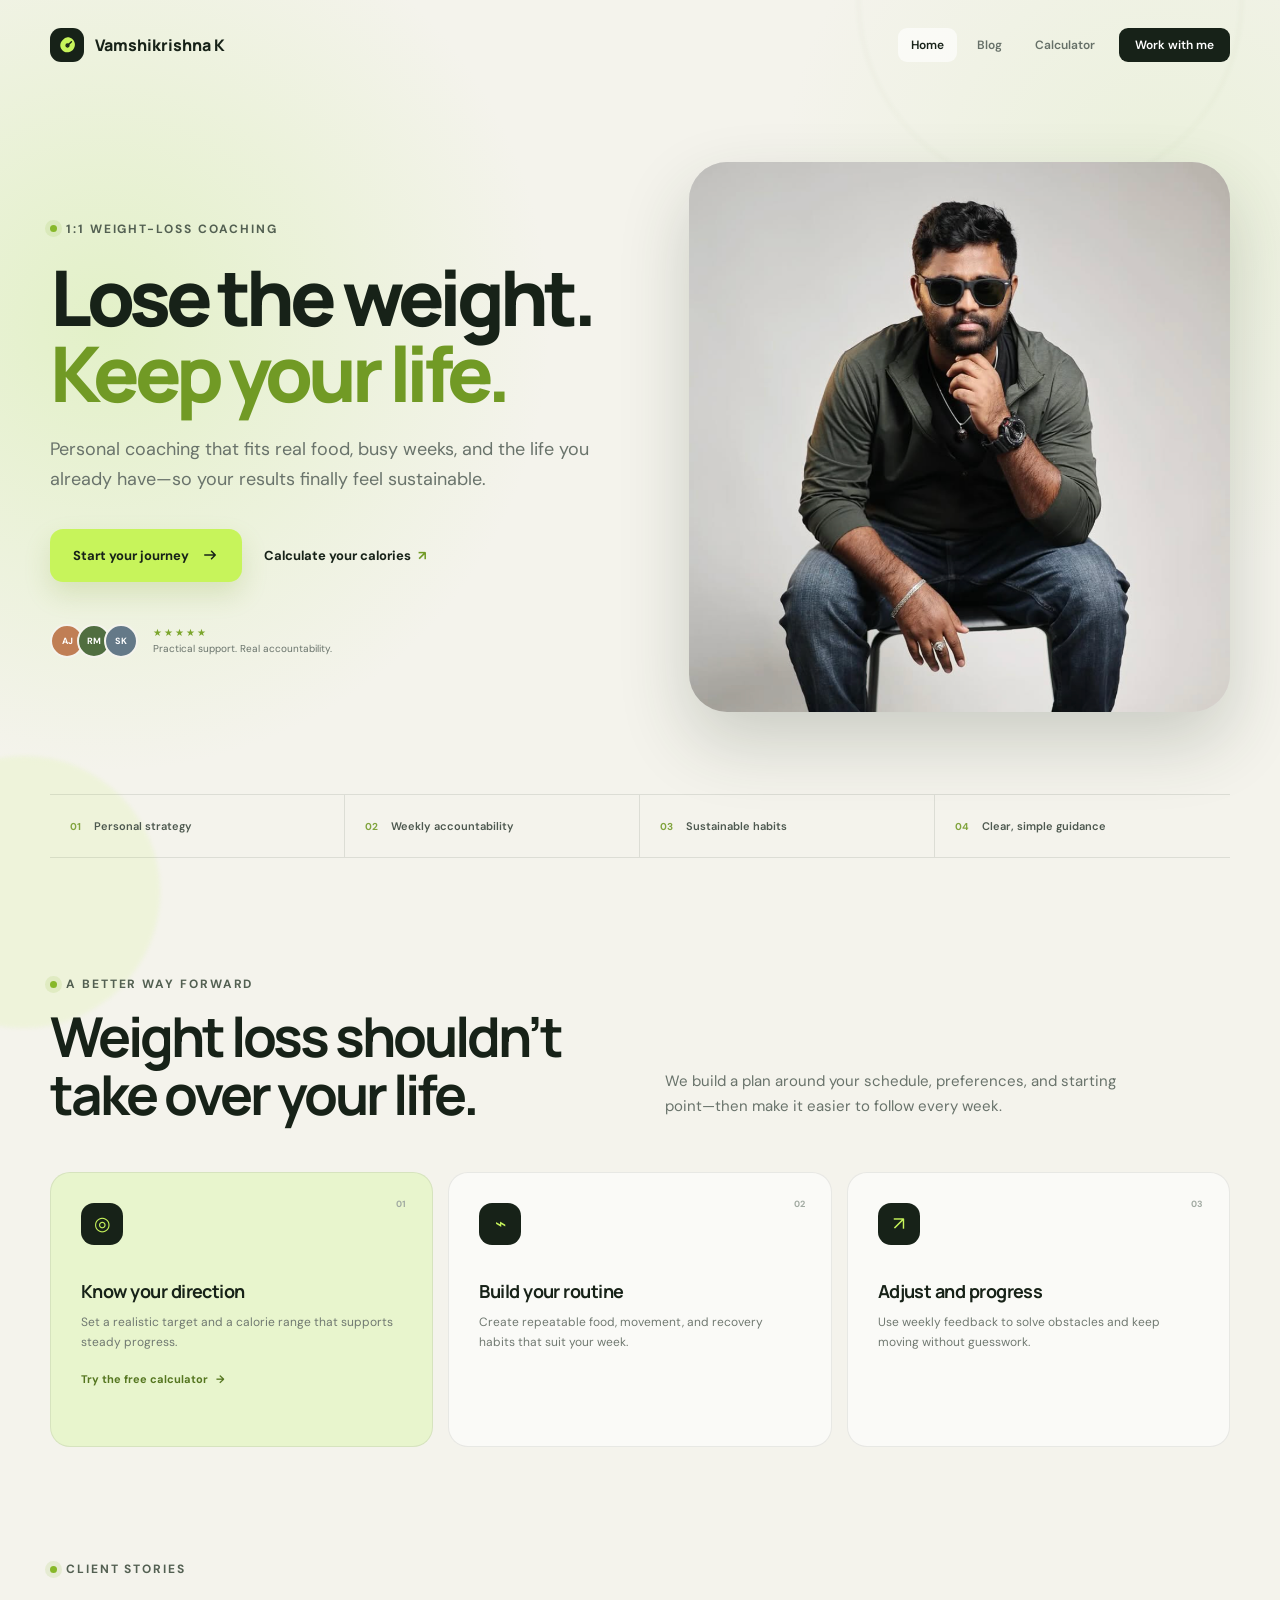
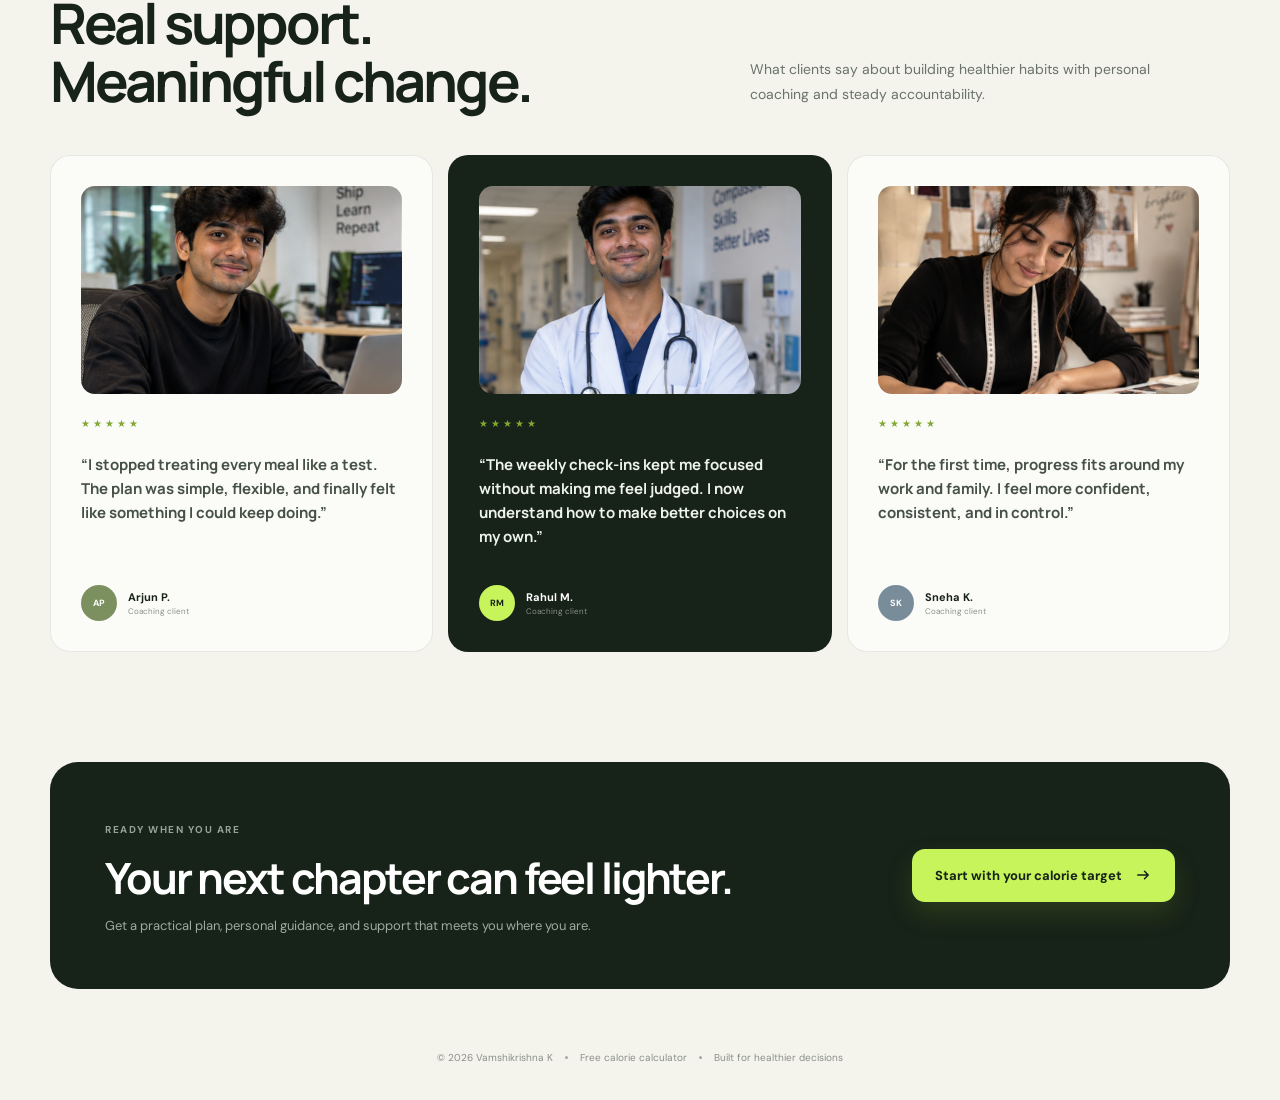
==== commit 42e59c13: "blog section" ====
--- a/index.html
+++ b/index.html
@@ -28,6 +28,7 @@
         </a>
         <nav class="main-nav" aria-label="Main navigation">
           <a class="active" href="index.html" aria-current="page">Home</a>
+          <a href="blog.html">Blog</a>
           <a href="calculator.html">Calculator</a>
           <a class="nav-cta" href="#coaching">Work with me</a>
         </nav>
--- a/styles.css
+++ b/styles.css
@@ -1284,6 +1284,598 @@
   text-decoration: none;
 }
 
+/* Blog index */
+.blog-page,
+.article-page {
+  background:
+    radial-gradient(circle at 88% 8%, rgba(214, 239, 174, 0.62), transparent 27rem),
+    radial-gradient(circle at 4% 78%, rgba(220, 235, 255, 0.46), transparent 24rem),
+    var(--cream);
+}
+
+.blog-hero {
+  max-width: 790px;
+  margin: 0 auto;
+  padding: 88px 0 72px;
+  text-align: center;
+}
+
+.blog-hero h1 {
+  margin: 19px 0 22px;
+  font-family: "Manrope", sans-serif;
+  font-size: clamp(50px, 6.4vw, 78px);
+  letter-spacing: -0.065em;
+  line-height: 0.99;
+}
+
+.blog-hero h1 em {
+  color: #719a25;
+  font-style: normal;
+}
+
+.blog-hero > p {
+  max-width: 610px;
+  margin: 0 auto;
+  color: var(--muted);
+  font-size: 16px;
+  line-height: 1.7;
+}
+
+.featured-post {
+  display: grid;
+  grid-template-columns: 1fr 1fr;
+  min-height: 470px;
+  overflow: hidden;
+  border: 1px solid rgba(33, 48, 35, 0.08);
+  border-radius: 27px;
+  background: var(--paper);
+  box-shadow: 0 26px 65px rgba(45, 55, 40, 0.11);
+}
+
+.featured-post-art,
+.article-art {
+  position: relative;
+  min-height: 430px;
+  overflow: hidden;
+  color: white;
+  background: #1d2b20;
+  isolation: isolate;
+}
+
+.art-deficit::before {
+  position: absolute;
+  inset: 0;
+  z-index: -1;
+  opacity: 0.34;
+  background-image: radial-gradient(rgba(199, 244, 91, 0.35) 1px, transparent 1px);
+  background-size: 24px 24px;
+  content: "";
+}
+
+.art-number {
+  position: absolute;
+  top: 28px;
+  left: 30px;
+  z-index: 2;
+  color: rgba(255, 255, 255, 0.55);
+  font-size: 10px;
+  font-weight: 700;
+  letter-spacing: 0.14em;
+}
+
+.featured-post-art > strong,
+.article-art > strong {
+  position: absolute;
+  z-index: 2;
+  right: 35px;
+  bottom: 30px;
+  font-family: "Manrope", sans-serif;
+  font-size: clamp(48px, 6vw, 74px);
+  letter-spacing: -0.08em;
+  line-height: 0.75;
+  text-align: right;
+}
+
+.art-ring {
+  position: absolute;
+  border: 1px solid rgba(199, 244, 91, 0.32);
+  border-radius: 50%;
+}
+
+.ring-a {
+  width: 330px;
+  height: 330px;
+  top: 45px;
+  left: 54px;
+}
+
+.ring-b {
+  width: 190px;
+  height: 190px;
+  top: 115px;
+  left: 124px;
+  background: rgba(199, 244, 91, 0.1);
+}
+
+.featured-post-copy {
+  display: flex;
+  align-items: flex-start;
+  justify-content: center;
+  flex-direction: column;
+  padding: 48px;
+}
+
+.post-category {
+  display: inline-block;
+  color: #769e2b;
+  font-size: 10px;
+  font-weight: 700;
+  letter-spacing: 0.13em;
+  text-transform: uppercase;
+}
+
+.featured-post-copy h2 {
+  margin: 15px 0 17px;
+  font-family: "Manrope", sans-serif;
+  font-size: clamp(29px, 3.2vw, 42px);
+  letter-spacing: -0.052em;
+  line-height: 1.09;
+}
+
+.featured-post-copy > p {
+  margin: 0;
+  color: var(--muted);
+  font-size: 13px;
+  line-height: 1.7;
+}
+
+.post-meta {
+  display: flex;
+  gap: 16px;
+  margin: 22px 0 27px;
+  color: #8a938c;
+  font-size: 9px;
+}
+
+.post-meta span + span::before {
+  margin-right: 16px;
+  color: #b1b7b2;
+  content: "•";
+}
+
+.latest-posts {
+  padding: 112px 0;
+}
+
+.blog-section-heading {
+  display: flex;
+  align-items: flex-end;
+  justify-content: space-between;
+  gap: 30px;
+  margin-bottom: 36px;
+}
+
+.blog-section-heading h2 {
+  margin: 10px 0 0;
+  font-family: "Manrope", sans-serif;
+  font-size: 39px;
+  letter-spacing: -0.05em;
+}
+
+.blog-section-heading > span {
+  margin-bottom: 7px;
+  color: var(--muted);
+  font-size: 11px;
+}
+
+.blog-grid {
+  display: grid;
+  grid-template-columns: 1fr 1fr;
+  gap: 17px;
+}
+
+.blog-card {
+  overflow: hidden;
+  border: 1px solid rgba(33, 48, 35, 0.08);
+  border-radius: 22px;
+  background: rgba(255, 255, 255, 0.65);
+}
+
+.blog-card-art {
+  position: relative;
+  display: block;
+  height: 260px;
+  overflow: hidden;
+  text-decoration: none;
+}
+
+.blog-card-art > span {
+  position: absolute;
+  top: 24px;
+  left: 25px;
+  z-index: 2;
+  color: rgba(255, 255, 255, 0.68);
+  font-size: 10px;
+  font-weight: 700;
+}
+
+.art-habits {
+  background: #405a43;
+}
+
+.art-habits > i {
+  position: absolute;
+  width: 170px;
+  height: 170px;
+  border: 25px solid rgba(199, 244, 91, 0.82);
+  border-radius: 50%;
+}
+
+.art-habits > i:nth-of-type(1) { top: 46px; left: 18%; }
+.art-habits > i:nth-of-type(2) { top: 46px; left: 38%; opacity: 0.65; }
+.art-habits > i:nth-of-type(3) { top: 46px; left: 58%; opacity: 0.35; }
+
+.art-plate {
+  background: #dceac1;
+}
+
+.art-plate > span {
+  color: rgba(30, 43, 32, 0.55);
+}
+
+.plate-graphic {
+  position: absolute;
+  top: 50%;
+  left: 50%;
+  width: 170px;
+  height: 170px;
+  overflow: hidden;
+  border: 12px solid white;
+  border-radius: 50%;
+  background: #9ecc4d;
+  box-shadow: 0 18px 35px rgba(54, 76, 45, 0.18);
+  transform: translate(-50%, -50%);
+}
+
+.plate-graphic i {
+  position: absolute;
+  background: #f3c58e;
+}
+
+.plate-graphic i:nth-child(1) { width: 50%; height: 100%; right: 0; }
+.plate-graphic i:nth-child(2) { width: 50%; height: 50%; left: 0; bottom: 0; background: #aacbe0; }
+.plate-graphic i:nth-child(3) { width: 2px; height: 100%; left: 50%; background: white; }
+
+.blog-card-copy {
+  padding: 30px;
+}
+
+.blog-card h3 {
+  margin: 12px 0 12px;
+  font-family: "Manrope", sans-serif;
+  font-size: 22px;
+  letter-spacing: -0.04em;
+  line-height: 1.2;
+}
+
+.blog-card h3 a {
+  color: inherit;
+  text-decoration: none;
+}
+
+.blog-card-copy > p {
+  margin: 0;
+  color: var(--muted);
+  font-size: 12px;
+  line-height: 1.7;
+}
+
+.post-card-footer {
+  display: flex;
+  align-items: center;
+  justify-content: space-between;
+  margin-top: 27px;
+  padding-top: 18px;
+  border-top: 1px solid rgba(33, 48, 35, 0.1);
+}
+
+.post-card-footer > span {
+  color: #8a938c;
+  font-size: 9px;
+}
+
+.post-card-footer a {
+  display: grid;
+  width: 29px;
+  height: 29px;
+  place-items: center;
+  border-radius: 50%;
+  color: var(--lime);
+  background: var(--ink);
+  text-decoration: none;
+}
+
+.blog-cta {
+  display: grid;
+  grid-template-columns: 1.1fr 0.8fr auto;
+  gap: 34px;
+  align-items: center;
+  margin-bottom: 35px;
+  padding: 46px 50px;
+  border-radius: 26px;
+  color: white;
+  background: var(--ink);
+}
+
+.blog-cta h2 {
+  margin: 9px 0 0;
+  font-family: "Manrope", sans-serif;
+  font-size: clamp(25px, 3vw, 37px);
+  letter-spacing: -0.05em;
+}
+
+.blog-cta > p {
+  margin: 0;
+  color: #9faa9f;
+  font-size: 12px;
+  line-height: 1.65;
+}
+
+/* Individual articles */
+.article-shell {
+  padding: 76px 0 0;
+}
+
+.article-header {
+  max-width: 850px;
+  margin: 0 auto 55px;
+  text-align: center;
+}
+
+.back-link {
+  display: inline-block;
+  margin-bottom: 35px;
+  color: #667068;
+  font-size: 11px;
+  font-weight: 700;
+  text-decoration: none;
+}
+
+.article-header h1 {
+  margin: 16px 0 23px;
+  font-family: "Manrope", sans-serif;
+  font-size: clamp(45px, 6vw, 72px);
+  letter-spacing: -0.065em;
+  line-height: 1.02;
+}
+
+.article-deck {
+  max-width: 690px;
+  margin: 0 auto;
+  color: var(--muted);
+  font-size: 16px;
+  line-height: 1.72;
+}
+
+.article-byline {
+  display: inline-flex;
+  gap: 10px;
+  align-items: center;
+  margin-top: 28px;
+  text-align: left;
+}
+
+.byline-avatar {
+  display: grid;
+  width: 36px;
+  height: 36px;
+  place-items: center;
+  border-radius: 50%;
+  color: var(--lime);
+  background: var(--ink);
+  font-size: 9px;
+  font-weight: 700;
+}
+
+.article-byline strong,
+.article-byline small {
+  display: block;
+}
+
+.article-byline strong { font-size: 10px; }
+.article-byline small { margin-top: 2px; color: #8c958e; font-size: 8px; }
+
+.article-art {
+  min-height: 500px;
+  border-radius: 28px;
+}
+
+.article-art > strong {
+  right: 55px;
+  bottom: 45px;
+  font-size: clamp(64px, 9vw, 110px);
+}
+
+.article-habit-art {
+  background: #405a43;
+}
+
+.article-habit-art > div {
+  position: absolute;
+  top: 50%;
+  left: 43%;
+  display: flex;
+  transform: translate(-50%, -50%);
+}
+
+.article-habit-art i {
+  display: block;
+  width: 220px;
+  height: 220px;
+  margin-left: -75px;
+  border: 33px solid rgba(199, 244, 91, 0.78);
+  border-radius: 50%;
+}
+
+.article-habit-art i:nth-child(2) { opacity: 0.58; }
+.article-habit-art i:nth-child(3) { opacity: 0.32; }
+
+.article-plate-art {
+  background: #dceac1;
+}
+
+.article-plate-art .plate-graphic {
+  left: 36%;
+  width: 270px;
+  height: 270px;
+  border-width: 18px;
+}
+
+.article-plate-art > strong,
+.article-plate-art .art-number {
+  color: var(--ink);
+}
+
+.article-layout {
+  display: grid;
+  grid-template-columns: 220px minmax(0, 700px);
+  gap: 80px;
+  justify-content: center;
+  padding: 90px 0 105px;
+}
+
+.article-aside {
+  position: sticky;
+  top: 25px;
+  align-self: start;
+  padding: 20px 0;
+  border-top: 1px solid rgba(33, 48, 35, 0.14);
+  border-bottom: 1px solid rgba(33, 48, 35, 0.14);
+}
+
+.article-aside span,
+.article-aside a {
+  display: block;
+}
+
+.article-aside span {
+  margin-bottom: 14px;
+  color: #869087;
+  font-size: 9px;
+  font-weight: 700;
+  letter-spacing: 0.12em;
+  text-transform: uppercase;
+}
+
+.article-aside a {
+  padding: 7px 0;
+  color: #59635b;
+  font-size: 10px;
+  text-decoration: none;
+}
+
+.article-content {
+  color: #455047;
+  font-size: 16px;
+  line-height: 1.83;
+}
+
+.article-content p {
+  margin: 0 0 25px;
+}
+
+.article-content .article-lead {
+  color: var(--ink);
+  font-family: "Manrope", sans-serif;
+  font-size: 21px;
+  font-weight: 700;
+  letter-spacing: -0.025em;
+  line-height: 1.55;
+}
+
+.article-content h2 {
+  margin: 52px 0 18px;
+  color: var(--ink);
+  font-family: "Manrope", sans-serif;
+  font-size: 30px;
+  letter-spacing: -0.045em;
+  line-height: 1.2;
+  scroll-margin-top: 25px;
+}
+
+.article-content ul {
+  margin: 0 0 28px;
+  padding-left: 20px;
+}
+
+.article-content li {
+  margin-bottom: 8px;
+  padding-left: 4px;
+}
+
+.article-callout {
+  margin: 40px 0;
+  padding: 28px 30px;
+  border-left: 4px solid #8bb43b;
+  border-radius: 0 15px 15px 0;
+  background: #eaf5d5;
+}
+
+.article-callout strong {
+  display: block;
+  margin-bottom: 7px;
+  color: var(--ink);
+  font-family: "Manrope", sans-serif;
+  font-size: 14px;
+}
+
+.article-callout p {
+  margin: 0;
+  font-size: 13px;
+  line-height: 1.7;
+}
+
+.article-sources {
+  display: flex;
+  flex-wrap: wrap;
+  gap: 8px 18px;
+  margin-top: 55px;
+  padding-top: 22px;
+  border-top: 1px solid rgba(33, 48, 35, 0.13);
+  font-size: 10px;
+}
+
+.article-sources strong {
+  flex: 0 0 100%;
+  color: #818b83;
+  font-size: 9px;
+  letter-spacing: 0.12em;
+  text-transform: uppercase;
+}
+
+.article-sources a {
+  color: #5f8128;
+  font-weight: 700;
+}
+
+.article-next {
+  display: flex;
+  align-items: center;
+  justify-content: space-between;
+  gap: 30px;
+  margin-bottom: 35px;
+  padding: 35px 40px;
+  border-radius: 20px;
+  color: white;
+  background: var(--ink);
+}
+
+.article-next span,
+.article-next strong { display: block; }
+.article-next span { margin-bottom: 6px; color: #8e9a90; font-size: 9px; text-transform: uppercase; letter-spacing: 0.12em; }
+.article-next strong { font-family: "Manrope", sans-serif; font-size: 18px; }
+.article-next > a { color: var(--lime); font-size: 12px; font-weight: 700; text-decoration: none; }
+
 @media (max-width: 860px) {
   .hero {
     margin-top: 38px;
@@ -1353,6 +1945,28 @@
   .coaching-cta {
     align-items: flex-start;
     flex-direction: column;
+  }
+
+  .featured-post {
+    grid-template-columns: 1fr;
+  }
+
+  .featured-post-art {
+    min-height: 370px;
+  }
+
+  .blog-cta {
+    grid-template-columns: 1fr;
+  }
+
+  .article-layout {
+    grid-template-columns: 1fr;
+    gap: 35px;
+  }
+
+  .article-aside {
+    position: static;
+    display: none;
   }
 }
 
@@ -1493,6 +2107,115 @@
 
   .light-button {
     width: 100%;
+  }
+
+  .blog-hero {
+    padding: 58px 0 48px;
+  }
+
+  .blog-hero h1 {
+    font-size: clamp(43px, 13vw, 58px);
+  }
+
+  .featured-post-art {
+    min-height: 315px;
+  }
+
+  .featured-post-copy {
+    padding: 31px 25px;
+  }
+
+  .latest-posts {
+    padding: 80px 0;
+  }
+
+  .blog-section-heading {
+    align-items: flex-start;
+    flex-direction: column;
+    gap: 10px;
+  }
+
+  .blog-grid {
+    grid-template-columns: 1fr;
+  }
+
+  .blog-card-art {
+    height: 225px;
+  }
+
+  .blog-cta {
+    padding: 34px 27px;
+  }
+
+  .blog-cta .primary-link {
+    width: 100%;
+  }
+
+  .article-shell {
+    padding-top: 54px;
+  }
+
+  .article-header {
+    margin-bottom: 40px;
+  }
+
+  .article-header h1 {
+    font-size: clamp(39px, 11.5vw, 53px);
+  }
+
+  .article-deck {
+    font-size: 14px;
+  }
+
+  .article-art {
+    min-height: 340px;
+    border-radius: 22px;
+  }
+
+  .article-art > strong {
+    right: 25px;
+    bottom: 27px;
+    font-size: 54px;
+  }
+
+  .article-habit-art > div {
+    left: 45%;
+  }
+
+  .article-habit-art i {
+    width: 135px;
+    height: 135px;
+    margin-left: -48px;
+    border-width: 21px;
+  }
+
+  .article-plate-art .plate-graphic {
+    left: 40%;
+    width: 165px;
+    height: 165px;
+    border-width: 12px;
+  }
+
+  .article-layout {
+    padding: 65px 4px 80px;
+  }
+
+  .article-content {
+    font-size: 15px;
+  }
+
+  .article-content .article-lead {
+    font-size: 19px;
+  }
+
+  .article-content h2 {
+    font-size: 27px;
+  }
+
+  .article-next {
+    align-items: flex-start;
+    flex-direction: column;
+    padding: 29px 26px;
   }
 }
 
